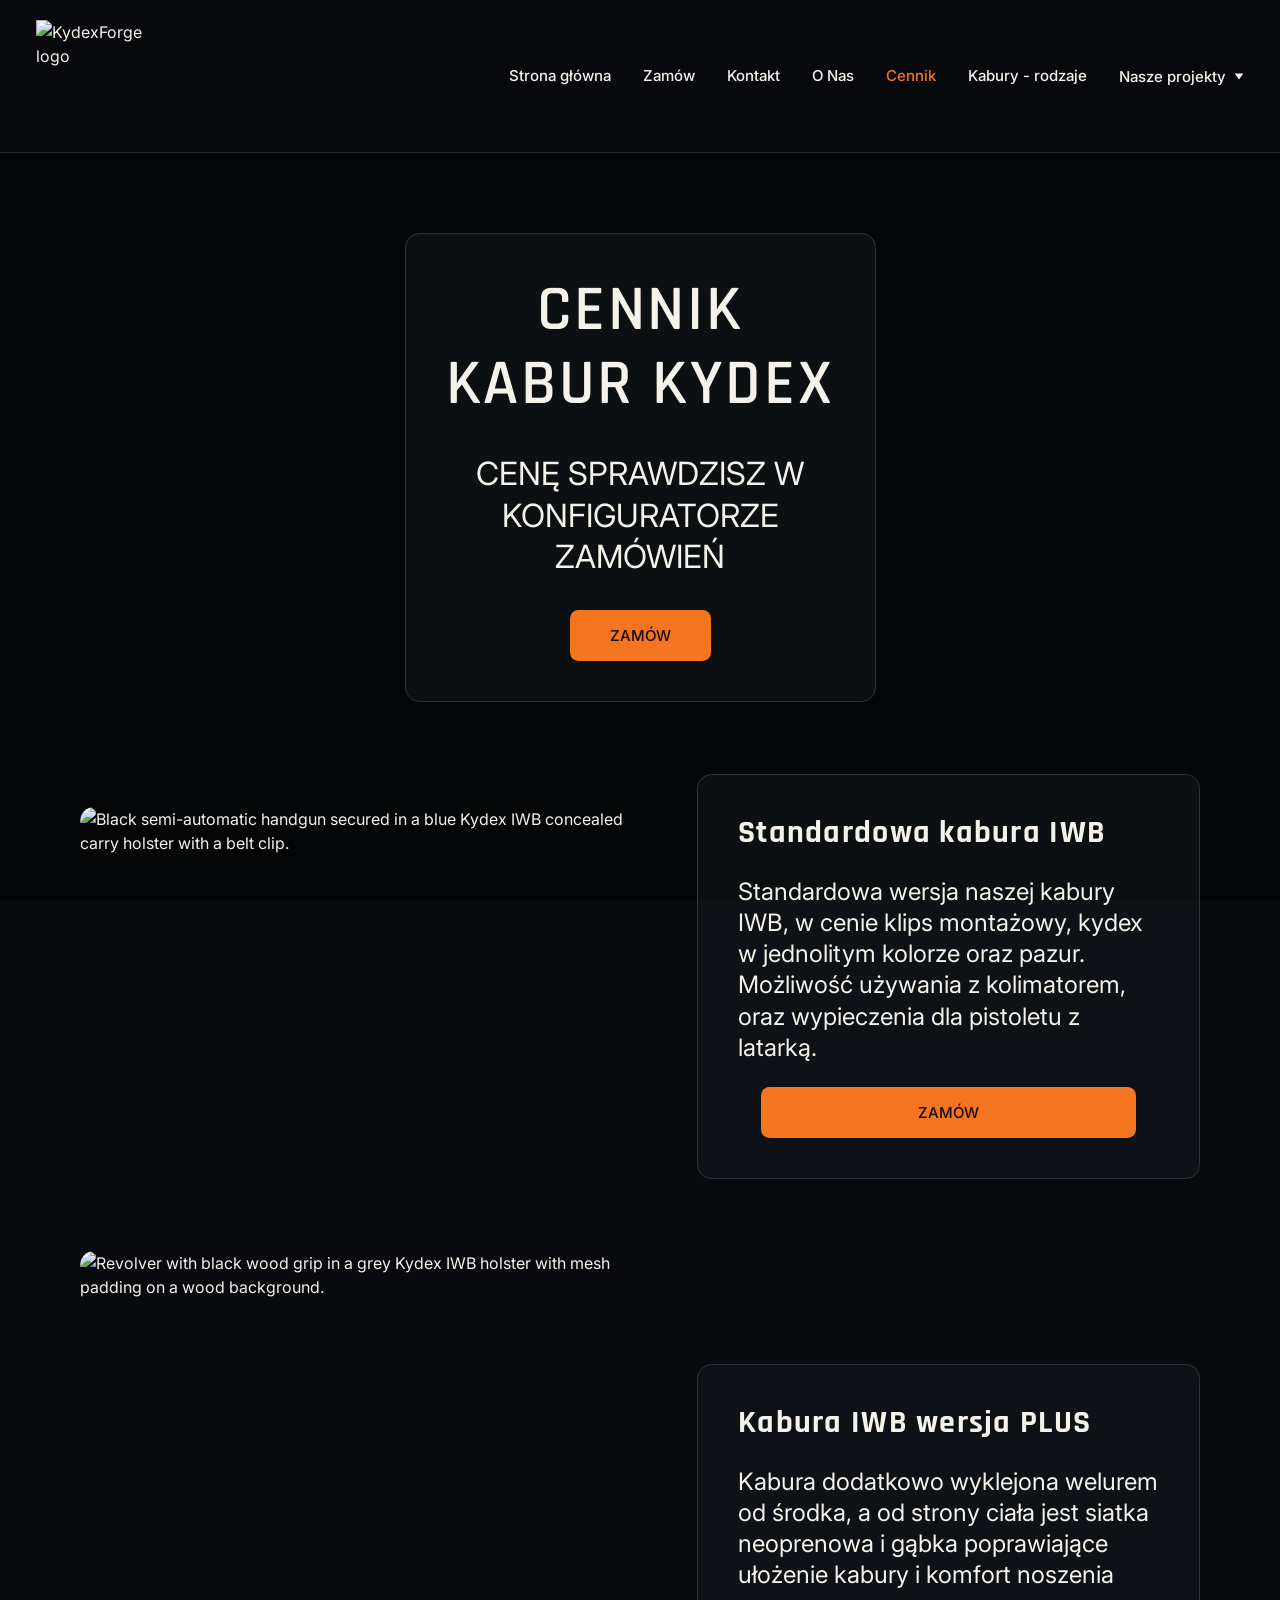
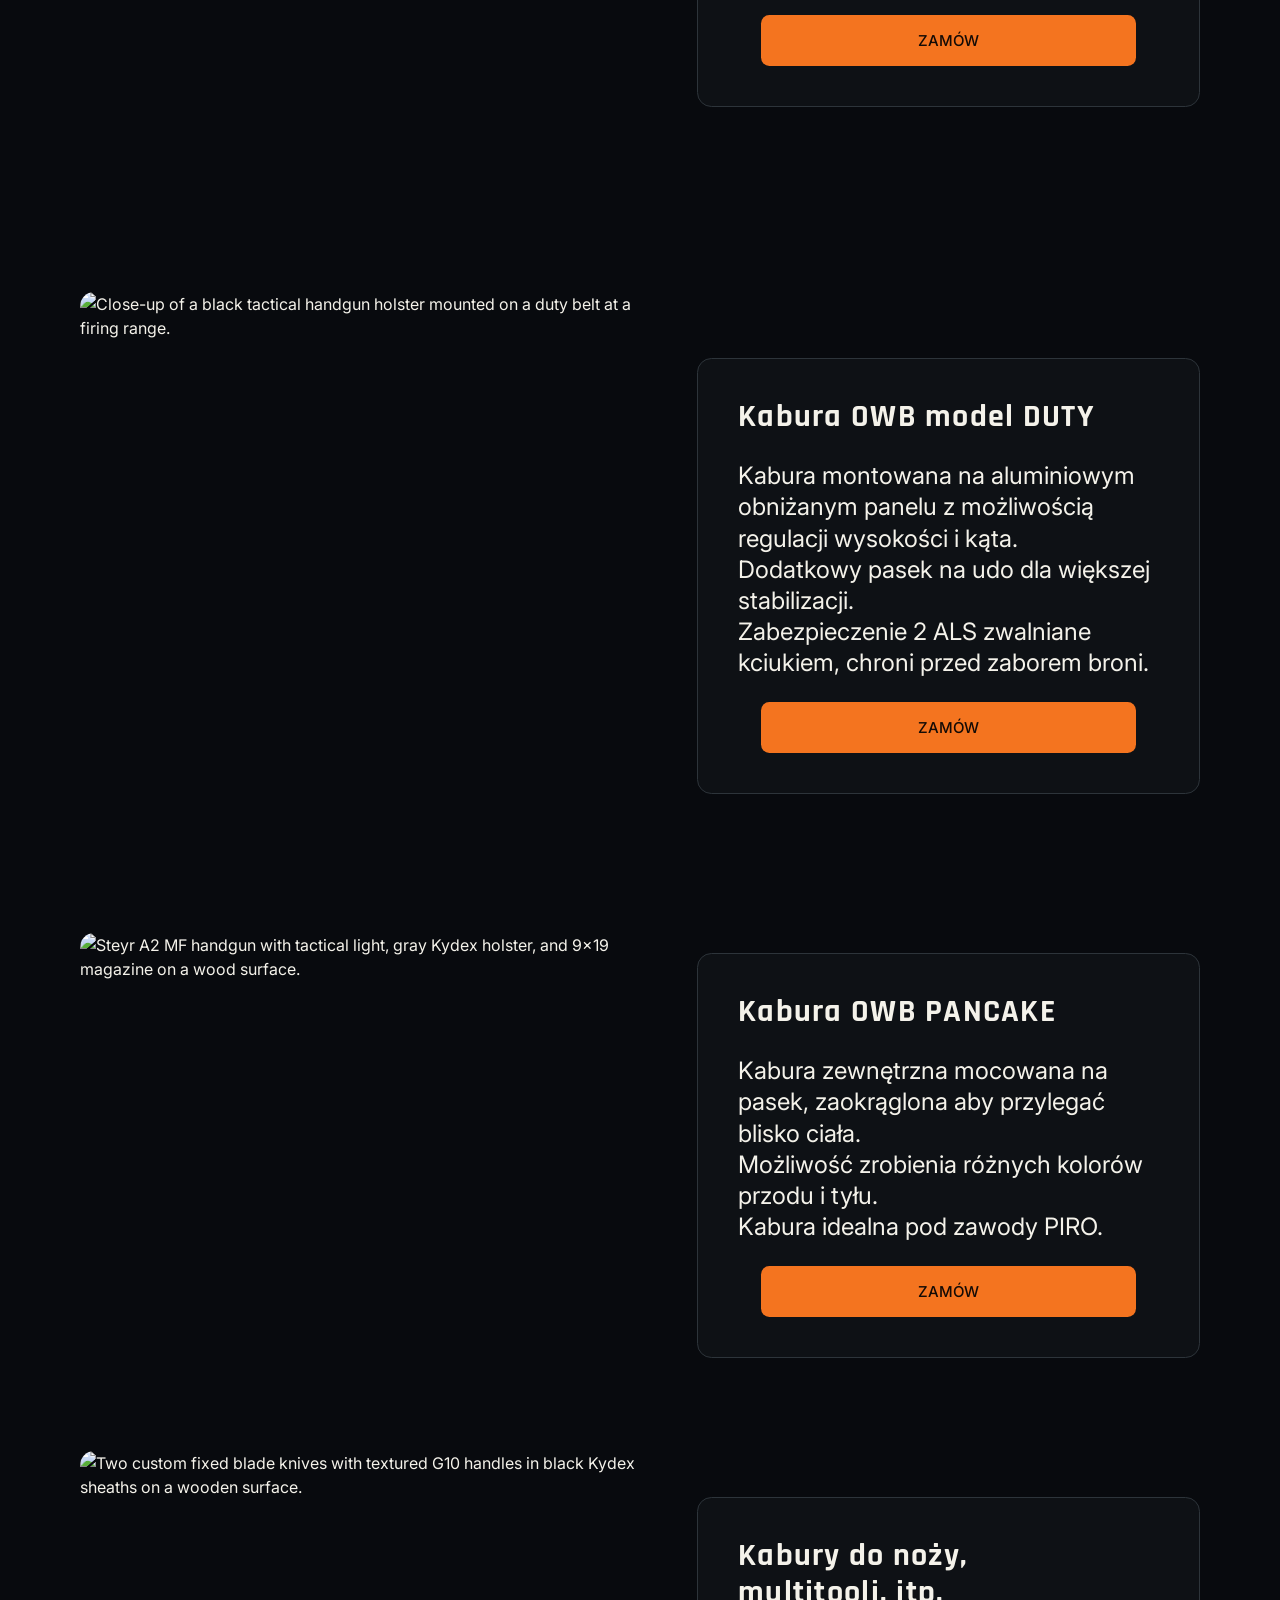
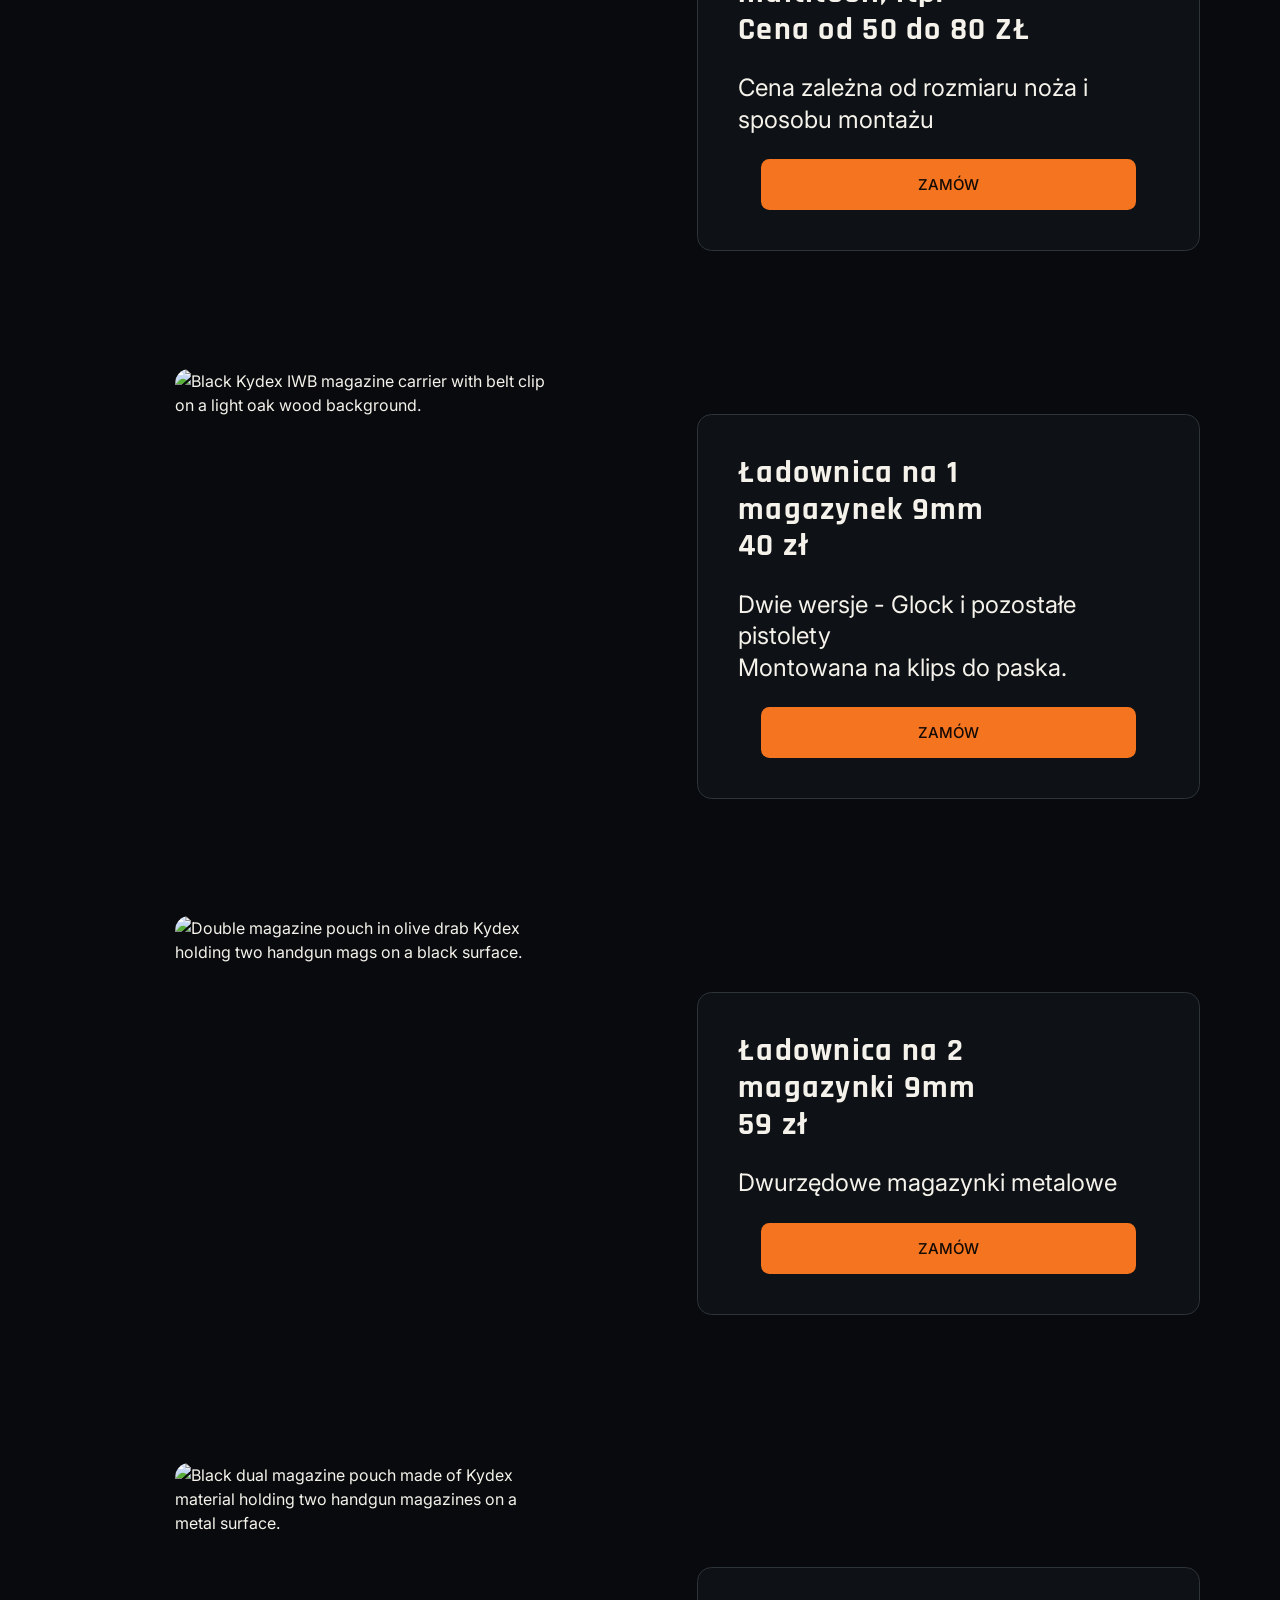
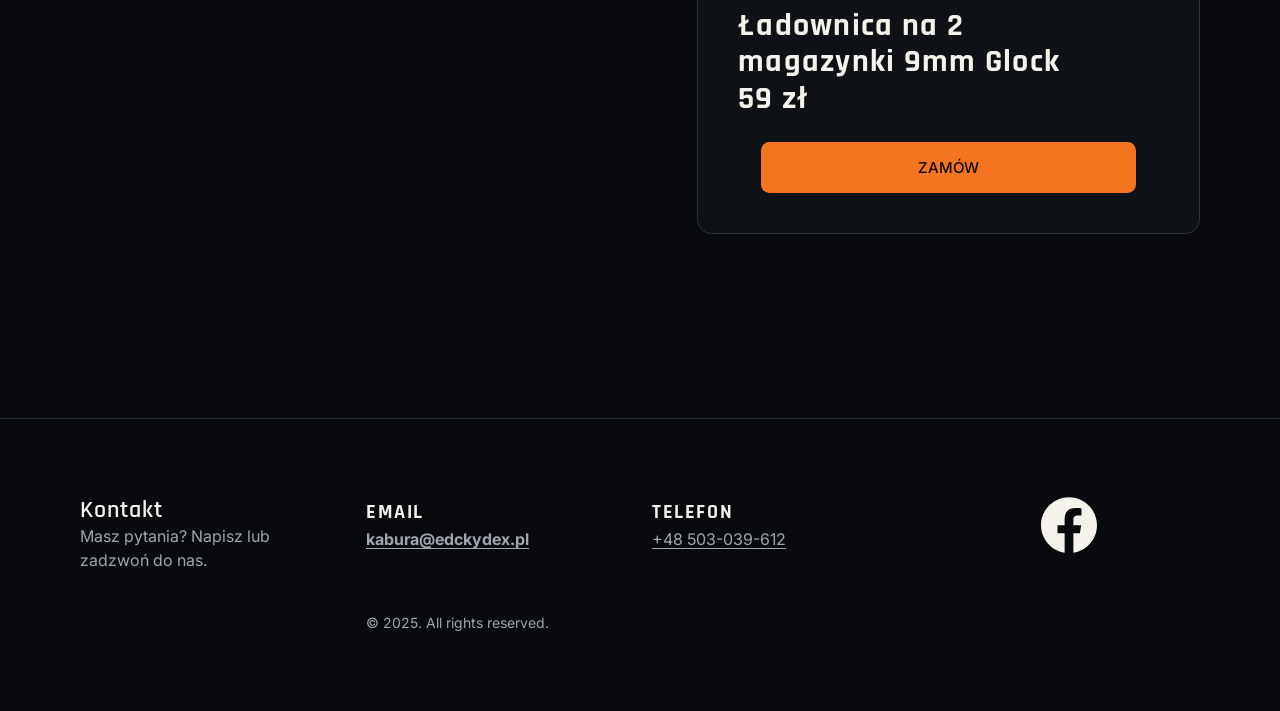
==== cennik-kabur/index.html @ a44f7149 "Add static EDCKYDEX site rewrite. Recreate the Hostinger pages as semantic HTML and CSS aligned with" ====
<!DOCTYPE html>
<html lang="pl">
<head>
	<meta charset="utf-8">
	<meta name="viewport" content="width=device-width, initial-scale=1.0">

	<title>cennik kabur Kydex | KydexForge</title>
	<meta name="description" content="Cennik kabur Kydex do broni palnej, noży i multitooli. Zrobimy kaburę do twojej broni z latarką, kolimatorem, wewnętrzne do skrytego noszenia, zewnętrzne na strzelnicę lub zawody strzeleckie">
	<meta name="keywords" content="cennik kabur">

	<link rel="canonical" href="https://www.edckydex.pl/cennik-kabur">
	<link rel="alternate" hreflang="x-default" href="https://www.edckydex.pl/cennik-kabur">

	<meta property="og:url" content="https://www.edckydex.pl/cennik-kabur">
	<meta property="og:type" content="website">
	<meta property="og:site_name" content="KydexForge">
	<meta property="og:title" content="cennik kabur Kydex | KydexForge">
	<meta property="og:description" content="Cennik kabur Kydex do broni palnej, noży i multitooli. Zrobimy kaburę do twojej broni z latarką, kolimatorem, wewnętrzne do skrytego noszenia, zewnętrzne na strzelnicę lub zawody strzeleckie">
	<meta property="og:image" content="">
	<meta property="og:image:alt" content="">
	<meta name="twitter:card" content="summary_large_image">
	<meta name="twitter:title" content="cennik kabur Kydex | KydexForge">
	<meta name="twitter:description" content="Cennik kabur Kydex do broni palnej, noży i multitooli. Zrobimy kaburę do twojej broni z latarką, kolimatorem, wewnętrzne do skrytego noszenia, zewnętrzne na strzelnicę lub zawody strzeleckie">
	<meta name="twitter:image" content="">
	<meta name="twitter:image:alt" content="">

	<link rel="icon" type="image/png" sizes="16x16" href="/favicon-16.png">
	<link rel="icon" type="image/png" sizes="32x32" href="/favicon-32.png">
	<link rel="icon" type="image/png" sizes="192x192" href="/favicon-192.png">
	<link rel="apple-touch-icon" href="/apple-touch-icon.png">

	<link rel="preconnect" href="https://assets.zyrosite.com">
	<link rel="preconnect" href="https://fonts.googleapis.com">
	<link rel="preconnect" href="https://fonts.gstatic.com" crossorigin>
	<link rel="stylesheet" href="https://fonts.googleapis.com/css2?family=Inter:wght@400;500;600;700&amp;family=Rajdhani:wght@600;700&amp;display=swap">

	<link rel="stylesheet" href="/styles.css">

	<script type="application/ld+json">{"@context":"https://schema.org/","name":"cennik kabur Kydex","url":"https://www.edckydex.pl/cennik-kabur","description":"Cennik kabur Kydex do broni palnej, noży i multitooli. Zrobimy kaburę do twojej broni z latarką, kolimatorem, wewnętrzne do skrytego noszenia, zewnętrzne na strzelnicę lub zawody strzeleckie","inLanguage":"pl","keywords":["cennik kabur"],"@type":"WebPage"}</script>
</head>
<body>
	<a class="skip-link" href="#main">Przejdź do treści</a>

	<header class="site-header">
		<div class="site-header__inner">
			<a class="site-header__logo" href="/">
				<img src="https://config.edckydex.pl/logo.png" alt="KydexForge logo" width="112" height="112">
			</a>

			<input class="nav-toggle" type="checkbox" id="nav-toggle">
			<label class="burger" for="nav-toggle" title="Menu" aria-label="Menu">
				<span class="burger__line"></span>
				<span class="burger__line"></span>
				<span class="burger__line"></span>
			</label>

			<nav class="nav" aria-label="Menu główne">
				<ul class="nav__list">
					<li class="nav__item"><a class="nav__link" href="/">Strona główna</a></li>
					<li class="nav__item"><a class="nav__link" href="/zamowienie-kabury">Zamów</a></li>
					<li class="nav__item"><a class="nav__link" href="/#contact">Kontakt</a></li>
					<li class="nav__item"><a class="nav__link" href="/#aboutus">O Nas</a></li>
					<li class="nav__item"><a class="nav__link" href="/cennik-kabur" aria-current="page">Cennik</a></li>
					<li class="nav__item"><a class="nav__link" href="/#services">Kabury - rodzaje</a></li>
					<li class="nav__item nav__item--has-children">
						<button class="nav__link nav__trigger" type="button" aria-haspopup="true">
							Nasze projekty
							<svg class="nav__arrow" width="10" height="7" viewBox="0 0 10 7" fill="none" aria-hidden="true" focusable="false"><path d="M5 6.5L0.669873 0.5L9.33013 0.500001L5 6.5Z" fill="currentColor"></path></svg>
						</button>
						<ul class="nav__dropdown" id="nav-projects">
							<li><a class="nav__link" href="/kabury-zewnetrzne#mpsradom">Kabura OWB MPS Radom</a></li>
							<li><a class="nav__link" href="/kabury-do-broni-palnej#p83iwb">Kabura IWB Plus do P-83</a></li>
							<li><a class="nav__link" href="/kabury-do-broni-palnej#iwbglockgl22">Kabura IWB Glock z latarką Fenix GL22</a></li>
							<li><a class="nav__link" href="/kabury-zewnetrzne#glockduty">Kabura Duty Glock 19/19X/45/17/49</a></li>
							<li><a class="nav__link" href="/kabury-zewnetrzne#pancakemc2c">Kabura Pancake Mossberg MC2C</a></li>
							<li><a class="nav__link" href="/kabury-zewnetrzne#uberticattleman">Kabura Pancake Uberti Cattleman lewa</a></li>
							<li><a class="nav__link" href="/kabury-zewnetrzne#canikttiowb">Kabura OWB Canik TTI Combat</a></li>
							<li><a class="nav__link" href="/kabury-do-broni-palnej#iwbechelon">Kabura IWB Echelon Compact</a></li>
							<li><a class="nav__link" href="/kabury-zewnetrzne#gpp1">Kabura Pancake Grand Power P1 MK23</a></li>
							<li><a class="nav__link" href="/kabury-zewnetrzne#keltecp17hybryda">Kabura IWB/OWB Keltec P17</a></li>
							<li><a class="nav__link" href="/kabury-zewnetrzne#pancakeglock45">Kabura Pancake Glock 19/45</a></li>
							<li><a class="nav__link" href="/kabury-zewnetrzne#steyrl9">Kabura Pancake Steyr L9A2</a></li>
							<li><a class="nav__link" href="/kabury-do-broni-palnej#mc2ciwb">Kabura IWB Mossberg MC2C</a></li>
							<li><a class="nav__link" href="/kabury-zewnetrzne#dutyshadow">Kabura Duty CZ Shadow Target 6&quot;</a></li>
							<li><a class="nav__link" href="/kabury-do-broni-palnej#glock19iwb">Kabura IWB Glock 19/CZ P10C</a></li>
							<li><a class="nav__link" href="/kabury-do-broni-palnej#wessonmodel36">Kabura IWB S&amp;W model 36</a></li>
							<li><a class="nav__link" href="/kabury-do-broni-palnej#pps-m2">Kabura IWB Walther PPS M2</a></li>
						</ul>
					</li>
				</ul>
			</nav>
		</div>
	</header>

	<main id="main">
		<section class="pricing">
			<div class="container">
				<div class="price-card pricing__intro">
					<h1>CENNIK KABUR KYDEX</h1>
					<p class="pricing__intro-lead">CENĘ SPRAWDZISZ W KONFIGURATORZE ZAMÓWIEŃ</p>
					<a class="btn" href="https://config.edckydex.pl/" target="_blank" rel="nofollow noopener">ZAMÓW</a>
				</div>

				<ul class="pricing__list">
					<li class="price-item">
						<img class="price-item__image"
							alt="Black semi-automatic handgun secured in a blue Kydex IWB concealed carry holster with a belt clip."
							src="https://assets.zyrosite.com/cdn-cgi/image/format=auto,w=768,h=457,fit=crop/MESQBRFYJM4INVUA/projekt-bez-nazwy-28-M3iKhoYBsCosUDWG.png"
							srcset="https://assets.zyrosite.com/cdn-cgi/image/format=auto,w=375,h=223,fit=crop/MESQBRFYJM4INVUA/projekt-bez-nazwy-28-M3iKhoYBsCosUDWG.png 375w,
								https://assets.zyrosite.com/cdn-cgi/image/format=auto,w=768,h=457,fit=crop/MESQBRFYJM4INVUA/projekt-bez-nazwy-28-M3iKhoYBsCosUDWG.png 768w,
								https://assets.zyrosite.com/cdn-cgi/image/format=auto,w=1440,h=856,fit=crop/MESQBRFYJM4INVUA/projekt-bez-nazwy-28-M3iKhoYBsCosUDWG.png 1440w"
							sizes="(min-width: 920px) 606px, 100vw" width="606" height="360" loading="lazy" decoding="async">
						<div class="price-card price-item__body">
							<h5><strong>Standardowa kabura IWB</strong></h5>
							<p>Standardowa wersja naszej kabury IWB, w cenie klips montażowy, kydex w jednolitym kolorze oraz pazur.<br>Możliwość używania z kolimatorem, oraz wypieczenia dla pistoletu z latarką.</p>
							<a class="btn" href="https://config.edckydex.pl/" target="_blank" rel="nofollow noopener">ZAMÓW</a>
						</div>
					</li>

					<li class="price-item">
						<img class="price-item__image"
							alt="Revolver with black wood grip in a grey Kydex IWB holster with mesh padding on a wood background."
							src="https://assets.zyrosite.com/cdn-cgi/image/format=auto,w=768,h=768,fit=crop/MESQBRFYJM4INVUA/projekt-bez-nazwy-14-fF7QR8WYdfNyTfF5.png"
							srcset="https://assets.zyrosite.com/cdn-cgi/image/format=auto,w=375,h=375,fit=crop/MESQBRFYJM4INVUA/projekt-bez-nazwy-14-fF7QR8WYdfNyTfF5.png 375w,
								https://assets.zyrosite.com/cdn-cgi/image/format=auto,w=768,h=768,fit=crop/MESQBRFYJM4INVUA/projekt-bez-nazwy-14-fF7QR8WYdfNyTfF5.png 768w,
								https://assets.zyrosite.com/cdn-cgi/image/format=auto,w=1440,h=1440,fit=crop/MESQBRFYJM4INVUA/projekt-bez-nazwy-14-fF7QR8WYdfNyTfF5.png 1440w"
							sizes="(min-width: 920px) 606px, 100vw" width="606" height="606" loading="lazy" decoding="async">
						<div class="price-card price-item__body">
							<h5><strong>Kabura IWB wersja PLUS</strong></h5>
							<p>Kabura dodatkowo wyklejona welurem od środka, a od strony ciała jest siatka neoprenowa i gąbka poprawiające ułożenie kabury i komfort noszenia</p>
							<a class="btn" href="https://config.edckydex.pl/" target="_blank" rel="nofollow noopener">ZAMÓW</a>
						</div>
					</li>

					<li class="price-item">
						<img class="price-item__image"
							alt="Close-up of a black tactical handgun holster mounted on a duty belt at a firing range."
							src="https://assets.zyrosite.com/cdn-cgi/image/format=auto,w=768,h=768,fit=crop/MESQBRFYJM4INVUA/projekt-bez-nazwy-25-wo7CBad02szwQ0hn.png"
							srcset="https://assets.zyrosite.com/cdn-cgi/image/format=auto,w=375,h=375,fit=crop/MESQBRFYJM4INVUA/projekt-bez-nazwy-25-wo7CBad02szwQ0hn.png 375w,
								https://assets.zyrosite.com/cdn-cgi/image/format=auto,w=768,h=768,fit=crop/MESQBRFYJM4INVUA/projekt-bez-nazwy-25-wo7CBad02szwQ0hn.png 768w,
								https://assets.zyrosite.com/cdn-cgi/image/format=auto,w=1440,h=1440,fit=crop/MESQBRFYJM4INVUA/projekt-bez-nazwy-25-wo7CBad02szwQ0hn.png 1440w"
							sizes="(min-width: 920px) 606px, 100vw" width="606" height="606" loading="lazy" decoding="async">
						<div class="price-card price-item__body">
							<h5><strong>Kabura OWB model DUTY</strong></h5>
							<p>Kabura montowana na aluminiowym obniżanym panelu z możliwością regulacji wysokości i kąta.<br>Dodatkowy pasek na udo dla większej stabilizacji.<br>Zabezpieczenie 2 ALS zwalniane kciukiem, chroni przed zaborem broni.</p>
							<a class="btn" href="https://config.edckydex.pl/" target="_blank" rel="nofollow noopener">ZAMÓW</a>
						</div>
					</li>

					<li class="price-item">
						<img class="price-item__image"
							alt="Steyr A2 MF handgun with tactical light, gray Kydex holster, and 9x19 magazine on a wood surface."
							src="https://assets.zyrosite.com/cdn-cgi/image/format=auto,w=768,h=602,fit=crop/MESQBRFYJM4INVUA/projekt-bez-nazwy-29-bgIg5vmKL8iX3Tcv.png"
							srcset="https://assets.zyrosite.com/cdn-cgi/image/format=auto,w=375,h=294,fit=crop/MESQBRFYJM4INVUA/projekt-bez-nazwy-29-bgIg5vmKL8iX3Tcv.png 375w,
								https://assets.zyrosite.com/cdn-cgi/image/format=auto,w=768,h=602,fit=crop/MESQBRFYJM4INVUA/projekt-bez-nazwy-29-bgIg5vmKL8iX3Tcv.png 768w,
								https://assets.zyrosite.com/cdn-cgi/image/format=auto,w=1440,h=1129,fit=crop/MESQBRFYJM4INVUA/projekt-bez-nazwy-29-bgIg5vmKL8iX3Tcv.png 1440w"
							sizes="(min-width: 920px) 606px, 100vw" width="606" height="475" loading="lazy" decoding="async">
						<div class="price-card price-item__body">
							<h5><strong>Kabura OWB PANCAKE</strong></h5>
							<p>Kabura zewnętrzna mocowana na pasek, zaokrąglona aby przylegać blisko ciała.<br>Możliwość zrobienia różnych kolorów przodu i tyłu.<br>Kabura idealna pod zawody PIRO.</p>
							<a class="btn" href="https://config.edckydex.pl/" target="_blank" rel="nofollow noopener">ZAMÓW</a>
						</div>
					</li>

					<li class="price-item">
						<img class="price-item__image"
							alt="Two custom fixed blade knives with textured G10 handles in black Kydex sheaths on a wooden surface."
							src="https://assets.zyrosite.com/cdn-cgi/image/format=auto,w=768,h=602,fit=crop/MESQBRFYJM4INVUA/projekt-bez-nazwy-31-Y7TS2TgowQIx1f1m.png"
							srcset="https://assets.zyrosite.com/cdn-cgi/image/format=auto,w=375,h=294,fit=crop/MESQBRFYJM4INVUA/projekt-bez-nazwy-31-Y7TS2TgowQIx1f1m.png 375w,
								https://assets.zyrosite.com/cdn-cgi/image/format=auto,w=768,h=602,fit=crop/MESQBRFYJM4INVUA/projekt-bez-nazwy-31-Y7TS2TgowQIx1f1m.png 768w,
								https://assets.zyrosite.com/cdn-cgi/image/format=auto,w=1440,h=1129,fit=crop/MESQBRFYJM4INVUA/projekt-bez-nazwy-31-Y7TS2TgowQIx1f1m.png 1440w"
							sizes="(min-width: 920px) 606px, 100vw" width="606" height="475" loading="lazy" decoding="async">
						<div class="price-card price-item__body">
							<h5><strong>Kabury do noży, multitooli, itp.</strong><br><strong>Cena od 50 do 80 ZŁ</strong></h5>
							<p>Cena zależna od rozmiaru noża i sposobu montażu</p>
							<a class="btn" href="https://config.edckydex.pl/" target="_blank" rel="nofollow noopener">ZAMÓW</a>
						</div>
					</li>

					<li class="price-item">
						<img class="price-item__image price-item__image--narrow"
							alt="Black Kydex IWB magazine carrier with belt clip on a light oak wood background."
							src="https://assets.zyrosite.com/cdn-cgi/image/format=auto,w=768,h=960,fit=crop/MESQBRFYJM4INVUA/projekt-bez-nazwy-32-Px9OcjrOO882UKbQ.png"
							srcset="https://assets.zyrosite.com/cdn-cgi/image/format=auto,w=375,h=469,fit=crop/MESQBRFYJM4INVUA/projekt-bez-nazwy-32-Px9OcjrOO882UKbQ.png 375w,
								https://assets.zyrosite.com/cdn-cgi/image/format=auto,w=768,h=960,fit=crop/MESQBRFYJM4INVUA/projekt-bez-nazwy-32-Px9OcjrOO882UKbQ.png 768w,
								https://assets.zyrosite.com/cdn-cgi/image/format=auto,w=1024,h=1280,fit=crop/MESQBRFYJM4INVUA/projekt-bez-nazwy-32-Px9OcjrOO882UKbQ.png 1024w"
							sizes="(min-width: 920px) 380px, 100vw" width="380" height="475" loading="lazy" decoding="async">
						<div class="price-card price-item__body">
							<h5><strong>Ładownica na 1 magazynek 9mm</strong><br><strong>40 zł</strong></h5>
							<p>Dwie wersje - Glock i pozostałe pistolety<br>Montowana na klips do paska.</p>
							<a class="btn" href="https://config.edckydex.pl/" target="_blank" rel="nofollow noopener">ZAMÓW</a>
						</div>
					</li>

					<li class="price-item">
						<img class="price-item__image price-item__image--narrow"
							alt="Double magazine pouch in olive drab Kydex holding two handgun mags on a black surface."
							src="https://assets.zyrosite.com/cdn-cgi/image/format=auto,w=768,h=960,fit=crop/MESQBRFYJM4INVUA/projekt-bez-nazwy-39-A2X85jYMeCJWvLR9.png"
							srcset="https://assets.zyrosite.com/cdn-cgi/image/format=auto,w=375,h=469,fit=crop/MESQBRFYJM4INVUA/projekt-bez-nazwy-39-A2X85jYMeCJWvLR9.png 375w,
								https://assets.zyrosite.com/cdn-cgi/image/format=auto,w=768,h=960,fit=crop/MESQBRFYJM4INVUA/projekt-bez-nazwy-39-A2X85jYMeCJWvLR9.png 768w,
								https://assets.zyrosite.com/cdn-cgi/image/format=auto,w=1024,h=1280,fit=crop/MESQBRFYJM4INVUA/projekt-bez-nazwy-39-A2X85jYMeCJWvLR9.png 1024w"
							sizes="(min-width: 920px) 380px, 100vw" width="380" height="475" loading="lazy" decoding="async">
						<div class="price-card price-item__body">
							<h5><strong>Ładownica na 2 magazynki 9mm</strong><br><strong>59 zł</strong></h5>
							<p>Dwurzędowe magazynki metalowe</p>
							<a class="btn" href="https://config.edckydex.pl/" target="_blank" rel="nofollow noopener">ZAMÓW</a>
						</div>
					</li>

					<li class="price-item">
						<img class="price-item__image price-item__image--narrow"
							alt="Black dual magazine pouch made of Kydex material holding two handgun magazines on a metal surface."
							src="https://assets.zyrosite.com/cdn-cgi/image/format=auto,w=768,h=960,fit=crop/MESQBRFYJM4INVUA/projekt-bez-nazwy-40-o1eljW5twgEg2bn4.png"
							srcset="https://assets.zyrosite.com/cdn-cgi/image/format=auto,w=375,h=469,fit=crop/MESQBRFYJM4INVUA/projekt-bez-nazwy-40-o1eljW5twgEg2bn4.png 375w,
								https://assets.zyrosite.com/cdn-cgi/image/format=auto,w=768,h=960,fit=crop/MESQBRFYJM4INVUA/projekt-bez-nazwy-40-o1eljW5twgEg2bn4.png 768w,
								https://assets.zyrosite.com/cdn-cgi/image/format=auto,w=1024,h=1280,fit=crop/MESQBRFYJM4INVUA/projekt-bez-nazwy-40-o1eljW5twgEg2bn4.png 1024w"
							sizes="(min-width: 920px) 380px, 100vw" width="380" height="475" loading="lazy" decoding="async">
						<div class="price-card price-item__body">
							<h5><strong>Ładownica na 2 magazynki 9mm Glock</strong><br><strong>59 zł</strong></h5>
							<a class="btn" href="https://config.edckydex.pl/" target="_blank" rel="nofollow noopener">ZAMÓW</a>
						</div>
					</li>
				</ul>
			</div>
		</section>
	</main>

	<footer class="site-footer">
		<div class="container site-footer__inner">
			<div class="site-footer__col">
				<h5>Kontakt</h5>
				<p>Masz pytania? Napisz lub zadzwoń do nas.</p>
			</div>

			<div class="site-footer__col">
				<p class="site-footer__label"><strong>Email</strong></p>
				<p><strong><a href="mailto:kabura@edckydex.pl">kabura@edckydex.pl</a></strong></p>
			</div>

			<div class="site-footer__col">
				<p class="site-footer__label"><strong>Telefon</strong></p>
				<p><a href="tel:+48503039612">+48 503-039-612</a></p>
			</div>

			<ul class="social">
				<li>
					<a class="social__link" href="https://www.facebook.com/profile.php?id=61578363743327" target="_blank" rel="noopener" title="Go to Facebook page">
						<svg width="24" height="24" viewBox="0 0 24 24" fill="none" aria-hidden="true" focusable="false"><path d="M24 12.0726C24 5.44354 18.629 0.0725708 12 0.0725708C5.37097 0.0725708 0 5.44354 0 12.0726C0 18.0619 4.38823 23.0264 10.125 23.9274V15.5414H7.07661V12.0726H10.125V9.4287C10.125 6.42144 11.9153 4.76031 14.6574 4.76031C15.9706 4.76031 17.3439 4.99451 17.3439 4.99451V7.94612H15.8303C14.34 7.94612 13.875 8.87128 13.875 9.82015V12.0726H17.2031L16.6708 15.5414H13.875V23.9274C19.6118 23.0264 24 18.0619 24 12.0726Z" fill="currentColor"></path></svg>
						<span class="visually-hidden">Facebook</span>
					</a>
				</li>
			</ul>

			<p class="site-footer__copyright">© 2025. All rights reserved.</p>
		</div>
	</footer>
</body>
</html>
---- styles.css ----
/* ==========================================================================
   EDCKYDEX - tokeny
   ========================================================================== */

:root {
	--color-bg: oklch(14.5% 0.008 260);
	--color-fg: oklch(96% 0.01 90);
	--color-card: oklch(18.5% 0.01 260);
	--color-card-fg: oklch(96% 0.01 90);
	--color-primary: oklch(70% 0.18 48);
	--color-primary-fg: oklch(16% 0.02 48);
	--color-secondary: oklch(26% 0.012 260);
	--color-secondary-fg: oklch(92% 0.01 90);
	--color-muted: oklch(24% 0.01 260);
	--color-muted-fg: oklch(72% 0.015 250);
	--color-border: oklch(32% 0.015 250);
	--color-input: oklch(28% 0.012 250);
	--color-steel: oklch(68% 0.02 240);

	--color-orange: var(--color-primary);
	--color-black: var(--color-bg);
	--color-dark: var(--color-secondary);
	--color-dark-hover: oklch(32% 0.018 48);
	--color-ink: var(--color-fg);
	--color-body: var(--color-bg);
	--color-white: var(--color-fg);
	--color-input-border: var(--color-border);

	--font: Inter, ui-sans-serif, system-ui, sans-serif;
	--font-display: Rajdhani, Inter, ui-sans-serif, sans-serif;

	--container: 72rem;
	--gutter: 1rem;

	--radius: 0.65rem;
	--radius-md: calc(var(--radius) - 2px);
	--radius-xl: calc(var(--radius) + 4px);
	--radius-card: var(--radius-xl);
	--radius-image: var(--radius-xl);
	--radius-pill: var(--radius-md);
	--card-border: 1px solid var(--color-border);

	--header-height: 8rem;
}

@media (min-width: 57.5em) {
	:root {
		--header-height: 9.5rem;
	}
}

/* ==========================================================================
   Reset i podstawy
   ========================================================================== */

*,
*::before,
*::after {
	box-sizing: border-box;
}

html {
	color-scheme: dark;
	scroll-behavior: smooth;
	scroll-padding-top: var(--header-height);
}

body {
	margin: 0;
	font-family: var(--font);
	font-size: 1rem;
	font-weight: 400;
	line-height: 1.5;
	color: var(--color-fg);
	background: var(--color-bg);
	-webkit-text-size-adjust: 100%;
}

h1,
h2,
h3,
h4,
h5,
h6,
p,
figure,
ul {
	margin: 0;
}

ul {
	padding: 0;
	list-style: none;
}

img,
svg {
	display: block;
	max-width: 100%;
}

img {
	height: auto;
}

a {
	color: inherit;
	text-decoration: none;
}

a:hover,
a:focus-visible {
	text-decoration: underline;
}

:focus-visible {
	outline: 3px solid var(--color-orange);
	outline-offset: 2px;
}

h1,
h2,
h3,
h4,
h5,
h6 {
	font-family: var(--font-display);
	font-weight: 600;
	line-height: 1.15;
	letter-spacing: 0.04em;
	text-wrap: balance;
}

h1 {
	font-size: 2.5rem;
}

h2 {
	font-size: 2.25rem;
}

h3 {
	font-size: 2rem;
}

h5 {
	font-size: 1.25rem;
}

h6 {
	font-size: 1.125rem;
}

@media (min-width: 57.5em) {
	h1 {
		font-size: 4rem;
	}

	h2 {
		font-size: 3.5rem;
	}

	h3 {
		font-size: 3rem;
	}

	h5 {
		font-size: 1.625rem;
	}
}

.container {
	width: 100%;
	max-width: var(--container);
	margin-inline: auto;
	padding-inline: var(--gutter);
}

.visually-hidden {
	position: absolute;
	width: 1px;
	height: 1px;
	overflow: hidden;
	clip-path: inset(50%);
	white-space: nowrap;
}

.skip-link {
	position: absolute;
	top: 0;
	left: 50%;
	z-index: 100;
	padding: 0.75rem 1.5rem;
	color: var(--color-primary-fg);
	background: var(--color-primary);
	border-radius: 0 0 var(--radius-md) var(--radius-md);
	transform: translate(-50%, -110%);
}

.skip-link:focus-visible {
	transform: translate(-50%, 0);
}

/* ==========================================================================
   Przyciski
   ========================================================================== */

.btn {
	display: inline-flex;
	align-items: center;
	justify-content: center;
	padding: 0.75rem 1.5rem;
	font-family: inherit;
	font-size: 0.9375rem;
	font-weight: 500;
	line-height: normal;
	color: var(--color-primary-fg);
	text-align: center;
	background: var(--color-primary);
	border: 0;
	border-radius: var(--radius-md);
	cursor: pointer;
	transition: filter 0.2s ease, background-color 0.2s ease;
}

.btn:hover,
.btn:focus-visible {
	filter: brightness(1.08);
	text-decoration: none;
}

.btn--accent {
	background: var(--color-primary);
	color: var(--color-primary-fg);
}

@media (min-width: 57.5em) {
	.btn {
		padding: 1rem 2.5rem;
	}
}

/* ==========================================================================
   Nagłówek i nawigacja
   ========================================================================== */

.site-header {
	position: sticky;
	top: 0;
	z-index: 20;
	background: color-mix(in oklch, var(--color-bg) 88%, transparent);
	border-bottom: 1px solid color-mix(in oklch, var(--color-border) 80%, transparent);
	backdrop-filter: blur(16px);
}

.site-header__inner {
	display: flex;
	flex-wrap: wrap;
	align-items: center;
	justify-content: space-between;
	gap: 1rem;
	width: 100%;
	max-width: 1240px;
	margin-inline: auto;
	padding: 1.25rem var(--gutter);
}

.site-header__logo img {
	width: 5.5rem;
	height: auto;
}

.nav-toggle {
	position: absolute;
	width: 1px;
	height: 1px;
	opacity: 0;
}

.burger {
	display: flex;
	flex-direction: column;
	justify-content: space-between;
	width: 1.75rem;
	height: 1.25rem;
	cursor: pointer;
}

.burger__line {
	height: 2px;
	background: var(--color-ink);
}

.nav-toggle:focus-visible + .burger {
	outline: 3px solid var(--color-orange);
	outline-offset: 6px;
}

.nav {
	display: none;
	flex-basis: 100%;
	max-height: 70vh;
	overflow-y: auto;
	overscroll-behavior: contain;
}

.nav-toggle:checked ~ .nav {
	display: block;
}

.nav__list {
	display: flex;
	flex-direction: column;
	align-items: flex-end;
	gap: 1.25rem;
	padding-block: 1.25rem;
}

.nav__link {
	display: block;
	font-size: 0.9375rem;
	font-weight: 500;
	color: var(--color-fg);
}

.nav__link[aria-current="page"] {
	color: var(--color-primary);
}

.nav__trigger {
	display: inline-flex;
	align-items: center;
	gap: 0.5rem;
	padding: 0;
	font-family: inherit;
	background: none;
	border: 0;
	cursor: pointer;
}

.nav__dropdown {
	display: none;
	padding-block: 0.75rem;
}

.nav__dropdown li + li {
	margin-top: 0.75rem;
}

.nav__item--has-children:hover .nav__dropdown,
.nav__item--has-children:focus-within .nav__dropdown {
	display: block;
}

.nav__item--has-children:focus-within .nav__arrow {
	transform: rotate(180deg);
}

@media (min-width: 57.5em) {
	.site-header__inner {
		flex-wrap: nowrap;
		padding-block: 1.25rem;
	}

	.site-header__logo img {
		width: 7rem;
	}

	.nav-toggle,
	.burger {
		display: none;
	}

	.nav {
		display: block;
		flex-basis: auto;
		max-height: none;
		overflow: visible;
	}

	.nav__list {
		flex-direction: row;
		align-items: center;
		gap: 2rem;
		padding-block: 0;
	}

	.nav__item--has-children {
		position: relative;
	}

	.nav__dropdown {
		position: absolute;
		top: 100%;
		right: 0;
		min-width: 18rem;
		padding: 1rem 1.25rem;
		background: var(--color-card);
		border: 1px solid var(--color-border);
		border-radius: var(--radius-xl);
		box-shadow: 0 0.75rem 2rem rgb(0 0 0 / 40%);
	}
}

/* ==========================================================================
   Hero
   ========================================================================== */

.hero {
	position: relative;
	display: flex;
	align-items: center;
	min-height: 22rem;
	padding-block: 3.5rem;
	isolation: isolate;
	color: var(--color-white);
}

.hero__bg {
	position: absolute;
	inset: 0;
	z-index: -2;
	width: 100%;
	height: 100%;
	object-fit: cover;
}

.hero::after {
	content: "";
	position: absolute;
	inset: 0;
	z-index: -1;
	background: rgb(0 0 0 / 66%);
}

.hero__content {
	display: flex;
	flex-direction: column;
	align-items: center;
	gap: 1rem;
	text-align: center;
}

.hero__lead {
	max-width: 32rem;
}

.hero__button {
	align-self: stretch;
}

@media (min-width: 57.5em) {
	.hero {
		min-height: 37.4375rem;
		padding-block: 6rem;
	}

	.hero__content {
		align-items: flex-start;
		gap: 2rem;
		text-align: left;
	}

	.hero h1 {
		max-width: 57.1875rem;
	}

	.hero__button {
		align-self: auto;
		min-width: 12.125rem;
	}
}

/* Podstrona „Zamów" - ten sam hero, inne tło i mocniejsze przyciemnienie */

.hero--order {
	min-height: 18.6875rem;
	background: url("https://assets.zyrosite.com/cdn-cgi/image/format=auto,w=1920,fit=crop/MESQBRFYJM4INVUA/projekt-bez-nazwy-17-E8X0ubIznYwMdTdD.png") center / cover no-repeat;
}

.hero--order::after {
	background: rgb(0 0 0 / 54%);
}

.order__button {
	width: 100%;
	max-width: 16.4375rem;
	min-height: 3.125rem;
}

@media (min-width: 57.5em) {
	.hero--order {
		min-height: 51.6875rem;
		background-attachment: fixed;
	}

	.hero--order h1 {
		max-width: 59.25rem;
	}

	.order__button {
		max-width: 53.5625rem;
		min-height: 4.6875rem;
	}
}

/* ==========================================================================
   Karty (czarny panel z pomarańczową obwódką)
   ========================================================================== */

.card {
	background: color-mix(in oklch, var(--color-card) 80%, transparent);
	border: var(--card-border);
	border-radius: var(--radius-card);
	color: var(--color-card-fg);
}

.card--banner {
	padding: 1.5rem;
	text-align: center;
}

.card--invert {
	color: var(--color-card-fg);
	background: color-mix(in oklch, var(--color-card) 80%, transparent);
	border-color: var(--color-border);
}

.card--invert h1,
.card--invert h2,
.card--invert h3 {
	color: var(--color-primary);
}

.card--flat,
.card--slab {
	border-width: 1px;
	border-radius: var(--radius-xl);
}

.card--cta {
	display: flex;
	flex-direction: column;
	align-items: center;
	gap: 1.5rem;
	padding: 2rem 1.5rem;
	text-align: center;
}

/* ==========================================================================
   O nas
   ========================================================================== */

.about {
	padding-block: 3rem;
}

.about .container {
	display: flex;
	flex-direction: column;
	align-items: center;
	gap: 2.5rem;
}

.about__title {
	text-align: center;
}

.about__text {
	display: flex;
	flex-direction: column;
	gap: 1.5rem;
	max-width: 58.25rem;
}

.about__cta {
	width: 100%;
	max-width: 29.625rem;
}

.about__cta-title {
	font-size: 2rem;
}

.about__image {
	width: 100%;
	max-width: 53.375rem;
	border-radius: var(--radius-image);
}

@media (min-width: 57.5em) {
	.about {
		padding-block: 7.5rem;
	}

	.about .container {
		gap: 3.5rem;
	}

	.about__text {
		font-size: 1.125rem;
		line-height: 1.6;
	}

	.about__cta-title {
		font-size: 2.875rem;
	}
}

/* ==========================================================================
   Usługi
   ========================================================================== */

.services {
	position: relative;
	padding-block: 3rem;
	isolation: isolate;
	background: var(--color-bg) url("https://assets.zyrosite.com/cdn-cgi/image/format=auto,w=1920,fit=crop/MESQBRFYJM4INVUA/projekt-bez-nazwy-17-E8X0ubIznYwMdTdD.png") center / cover no-repeat;
}

.services::before {
	content: "";
	position: absolute;
	inset: 0;
	z-index: -1;
	background: rgb(0 0 0 / 62%);
}

.services .container {
	display: flex;
	flex-direction: column;
	gap: 2.5rem;
}

.services__intro h3 {
	font-size: 2.5rem;
}

.services__grid {
	display: grid;
	gap: 2rem;
}

.service {
	display: flex;
	flex-direction: column;
	align-items: center;
	gap: 1rem;
	text-align: center;
}

.service__image-link {
	width: 100%;
}

.service__image {
	width: 100%;
	aspect-ratio: 400 / 280;
	object-fit: cover;
	border-radius: var(--radius-image);
}

.service__title,
.service__text {
	width: 100%;
	padding: 0.75rem 1rem;
	color: var(--color-fg);
	background: color-mix(in oklch, var(--color-card) 80%, transparent);
	border: 1px solid var(--color-border);
	text-align: left;
}

.service__title {
	border-radius: var(--radius-md) var(--radius-md) 0 0;
	border-bottom: 0;
}

.service__text {
	color: var(--color-muted-fg);
	border-radius: 0 0 var(--radius-md) var(--radius-md);
	border-top: 0;
}

.service__button {
	margin-top: auto;
}

@media (min-width: 40em) {
	.services__grid {
		grid-template-columns: repeat(2, 1fr);
		gap: 2.5rem 1.5rem;
	}
}

@media (min-width: 57.5em) {
	.services {
		padding-block: 5rem;
		background-attachment: fixed;
	}

	.services .container {
		gap: 3.5rem;
	}

	.services__intro {
		padding: 2rem;
	}

	.services__intro h3 {
		font-size: 3rem;
	}

	.services__grid {
		grid-template-columns: repeat(4, 1fr);
	}
}

/* ==========================================================================
   Cennik
   ========================================================================== */

.pricing {
	padding-block: 3rem;
	background:
		linear-gradient(rgb(0 0 0 / 55%), rgb(0 0 0 / 55%)),
		url("https://assets.zyrosite.com/cdn-cgi/image/format=auto,w=1920,fit=crop/MESQBRFYJM4INVUA/3-Yb8fHhlaFEmSm1cT.jpg") center / cover no-repeat,
		var(--color-bg);
}

.pricing .container {
	display: flex;
	flex-direction: column;
	gap: 2.5rem;
}

.price-card {
	display: flex;
	flex-direction: column;
	gap: 1rem;
	padding: 1.5rem;
	color: var(--color-card-fg);
	background: color-mix(in oklch, var(--color-card) 80%, transparent);
	border: 1px solid var(--color-border);
	border-radius: var(--radius-xl);
}

.pricing__intro {
	align-items: center;
	text-align: center;
}

.pricing__intro-lead {
	font-size: 1.25rem;
	line-height: 1.3;
}

.pricing__list {
	display: flex;
	flex-direction: column;
	gap: 2.5rem;
}

.price-item {
	display: grid;
	gap: 1.5rem;
	justify-items: center;
}

.price-item__image {
	width: 100%;
	max-width: 37.875rem;
	border-radius: var(--radius-image);
}

.price-item__image--narrow {
	max-width: 23.75rem;
}

.price-item__body h5 {
	font-size: 1.5rem;
}

.price-item__body .btn {
	align-self: center;
	width: 100%;
	max-width: 23.4375rem;
}

@media (min-width: 57.5em) {
	.pricing {
		padding-block: 5rem;
		background-attachment: fixed;
	}

	.pricing .container {
		gap: 4.5rem;
	}

	.pricing__intro {
		gap: 2rem;
		max-width: 29.4375rem;
		margin-inline: auto;
		padding: 2.5rem;
	}

	.pricing__intro-lead {
		font-size: 2rem;
	}

	.pricing__list {
		gap: 4.5rem;
	}

	.price-item {
		grid-template-columns: minmax(0, 37.875rem) minmax(0, 31.4375rem);
		gap: 3rem;
		align-items: center;
	}

	.price-item__body {
		gap: 1.5rem;
		padding: 2.5rem;
	}

	.price-item__body h5 {
		font-size: 2rem;
	}

	.price-item__body p {
		font-size: 1.5rem;
		line-height: 1.3;
	}
}

/* ==========================================================================
   Podstrony z projektami kabur
   ========================================================================== */

.intro {
	padding-block: 3rem;
	color: var(--color-fg);
	background: var(--color-bg) url("https://assets.zyrosite.com/cdn-cgi/image/format=auto,w=1920,fit=crop/MESQBRFYJM4INVUA/projekt-bez-nazwy-17-E8X0ubIznYwMdTdD.png") center / cover no-repeat;
}

.intro .container {
	display: flex;
	flex-direction: column;
	gap: 2rem;
}

.intro__text {
	display: flex;
	flex-direction: column;
	gap: 1rem;
	padding: 1.5rem;
	text-align: center;
}

.intro__features,
.intro__gallery {
	display: grid;
	gap: 1.5rem;
	align-items: center;
	justify-items: center;
}

.intro__image {
	width: 100%;
	border-radius: var(--radius-image);
}

.intro__image--round {
	border-radius: 51px;
}

.feature-list {
	display: flex;
	flex-direction: column;
	gap: 1.5rem;
	width: 100%;
}

.feature {
	display: flex;
	flex-direction: column;
	gap: 0.5rem;
	padding: 1rem 1.5rem;
	background: color-mix(in oklch, var(--color-card) 80%, transparent);
	border: 1px solid var(--color-border);
	border-radius: var(--radius-xl);
}

.feature h6 {
	font-size: 2rem;
}

.feature p {
	font-size: 1.125rem;
	line-height: 1.3;
}

.intro__button {
	align-self: center;
	width: 100%;
	max-width: 8.125rem;
	min-height: 3.125rem;
}

.projects-title {
	padding-block: 3rem;
	text-align: center;
}

.project {
	padding-block: 3rem;
	color: var(--color-fg);
	background: var(--color-bg) url("https://assets.zyrosite.com/cdn-cgi/image/format=auto,w=1920,fit=crop/MESQBRFYJM4INVUA/3-Yb8fHhlaFEmSm1cT.jpg") center / cover no-repeat;
}

.project .container {
	display: flex;
	flex-direction: column;
	gap: 1.5rem;
}

.project h3 {
	text-align: center;
}

.project__text {
	font-size: 1.125rem;
}

.gallery {
	display: grid;
	gap: 1rem;
	align-items: start;
}

.gallery img {
	width: 100%;
	border-radius: var(--radius-image);
}

.gallery--4 {
	grid-template-columns: repeat(2, 1fr);
}

@media (min-width: 40em) {
	.gallery {
		grid-template-columns: repeat(2, 1fr);
	}
}

/* Pomarańczowa karta otwierająca podstronę i przycisk pod treścią */

.lead-card {
	display: flex;
	flex-direction: column;
	gap: 1rem;
	padding: 1.5rem;
	text-align: center;
}

.lead-card p {
	font-size: 1.125rem;
	line-height: 1.3;
}

.lead-button {
	align-self: center;
	width: 100%;
	max-width: 8.125rem;
	min-height: 3.125rem;
}

/* Podstrony „Kabury do noży" i „Ładownice" — jedna sekcja z galerią */

.knives,
.pouches {
	padding-block: 3rem;
	background:
		linear-gradient(rgb(0 0 0 / 50%), rgb(0 0 0 / 50%)),
		url("https://assets.zyrosite.com/cdn-cgi/image/format=auto,w=1920,fit=crop/MESQBRFYJM4INVUA/3-Yb8fHhlaFEmSm1cT.jpg") center / cover no-repeat,
		var(--color-bg);
}

.knives .container,
.pouches .container {
	display: flex;
	flex-direction: column;
	gap: 2.5rem;
}

/* Podstrona „Kabury OWB" - sekcja otwierająca z typami kabur */

.owb {
	padding-block: 3rem;
	color: var(--color-fg);
	background:
		linear-gradient(rgb(0 0 0 / 50%), rgb(0 0 0 / 50%)),
		url("https://assets.zyrosite.com/cdn-cgi/image/format=auto,w=1920,fit=crop/MESQBRFYJM4INVUA/3-Yb8fHhlaFEmSm1cT.jpg") center / cover no-repeat,
		var(--color-bg);
}

.owb .container {
	display: flex;
	flex-direction: column;
	gap: 2.5rem;
}

.owb__types {
	display: grid;
	gap: 2rem;
	justify-content: center;
}

.type {
	display: flex;
	flex-direction: column;
}

.type__image {
	width: 100%;
	border-radius: var(--radius-image);
}

.type__body {
	display: flex;
	flex-direction: column;
	gap: 1rem;
	padding: 1.5rem;
	text-align: center;
	background: color-mix(in oklch, var(--color-card) 80%, transparent);
	border: 1px solid var(--color-border);
	border-radius: 0 0 var(--radius-xl) var(--radius-xl);
}

.type__body h5 {
	font-size: 1.5rem;
}

.type__body p {
	font-size: 1.125rem;
	line-height: 1.3;
}

/* Blok projektu: zdjęcie i pomarańczowa karta z opisem */

.project__split {
	display: grid;
	gap: 1.5rem;
	align-items: center;
	justify-items: center;
}

.project__image {
	width: 100%;
	border-radius: 6%;
}

.project__caption {
	width: 100%;
	padding: 1.5rem;
}

@media (min-width: 57.5em) {
	.intro,
	.project {
		padding-block: 5rem;
		background-attachment: fixed;
	}

	.intro .container {
		gap: 3.5rem;
	}

	.intro__title {
		max-width: 29.625rem;
		margin-inline: auto;
	}

	.intro__text {
		max-width: 39.375rem;
		margin-inline: auto;
		padding: 2.5rem;
		font-size: 1.5rem;
		line-height: 1.4;
	}

	.intro__features {
		grid-template-columns: minmax(0, 38.25rem) minmax(0, 33.75rem);
		gap: 3rem;
		justify-content: center;
	}

	.intro__gallery {
		grid-template-columns: minmax(0, 34rem) minmax(0, 30.375rem);
		gap: 3rem;
		justify-content: center;
	}

	.intro__button {
		max-width: 27.9375rem;
		min-height: 3.3125rem;
	}

	.projects-title {
		padding-block: 5rem;
	}

	.project .container {
		gap: 2.5rem;
	}

	.project__text {
		max-width: 49.1875rem;
		margin-inline: auto;
		font-size: 1.5rem;
	}

	.gallery {
		grid-template-columns: repeat(3, 1fr);
	}

	.gallery--4 {
		grid-template-columns: repeat(4, 1fr);
		max-width: 40rem;
		margin-inline: auto;
	}

	.knives,
	.pouches,
	.owb {
		padding-block: 5rem;
		background-attachment: fixed;
	}

	.knives .container,
	.pouches .container,
	.owb .container {
		gap: 3.5rem;
	}

	.lead-card {
		max-width: 45.3125rem;
		margin-inline: auto;
		padding: 2.5rem;
	}

	.lead-card p {
		font-size: 1.5rem;
	}

	.lead-button {
		max-width: 18.9375rem;
	}

	.owb__types {
		grid-template-columns: repeat(2, minmax(0, 25rem));
		gap: 4rem;
	}

	.type__body {
		padding: 2.5rem;
	}

	.project__split {
		grid-template-columns: minmax(0, 30rem) minmax(0, 30.8125rem);
		gap: 3rem;
		justify-content: center;
	}

	.project__caption {
		padding: 2.5rem;
	}

	.project__caption h5 {
		font-size: 1.625rem;
	}
}

/* ==========================================================================
   Kontakt
   ========================================================================== */

.contact {
	padding-block: 3rem;
	background: var(--color-bg) url("https://assets.zyrosite.com/cdn-cgi/image/format=auto,w=1920,fit=crop/MESQBRFYJM4INVUA/3-Yb8fHhlaFEmSm1cT.jpg") center / cover no-repeat;
}

.contact .container {
	display: flex;
	flex-direction: column;
	gap: 2.5rem;
}

.contact__lead {
	color: var(--color-orange);
}

.contact__body {
	display: grid;
	gap: 2.5rem;
	justify-items: center;
}

.contact-form {
	display: flex;
	flex-direction: column;
	gap: 1.125rem;
	width: 100%;
	padding: 1.5rem;
	background: color-mix(in oklch, var(--color-card) 80%, transparent);
	border: 1px solid var(--color-border);
	border-radius: var(--radius-xl);
}

.field {
	display: flex;
	flex-direction: column;
	gap: 0.375rem;
}

.field label {
	font-size: 0.875rem;
	font-weight: 500;
	color: var(--color-muted-fg);
}

.field input,
.field textarea {
	width: 100%;
	padding: 0.75rem 1rem;
	font-family: inherit;
	font-size: 1rem;
	color: var(--color-fg);
	background: var(--color-input);
	border: 1px solid var(--color-border);
	border-radius: var(--radius-md);
	transition: border-color 0.2s ease;
}

.field textarea {
	resize: vertical;
}

.field input::placeholder,
.field textarea::placeholder {
	color: var(--color-muted-fg);
}

.field input:hover,
.field textarea:hover,
.field input:focus,
.field textarea:focus {
	border-color: var(--color-primary);
}

.contact-form__submit {
	align-self: start;
}

.contact__image {
	width: 100%;
	max-width: 19.5rem;
	border-radius: var(--radius-image);
}

@media (min-width: 57.5em) {
	.contact {
		padding-block: 6.5rem;
		background-attachment: fixed;
	}

	.contact .container {
		gap: 4rem;
	}

	.contact__intro {
		padding: 2rem;
	}

	.contact__body {
		grid-template-columns: minmax(0, 35.5rem) minmax(0, 19.5rem);
		gap: 4rem;
		align-items: start;
		justify-content: center;
	}

	.contact-form {
		padding: 2.5rem;
	}
}

/* ==========================================================================
   Stopka
   ========================================================================== */

.site-footer {
	padding-block: 2.5rem;
	color: var(--color-muted-fg);
	background: var(--color-bg);
	border-top: 1px solid color-mix(in oklch, var(--color-border) 80%, transparent);
}

.site-footer__inner {
	display: grid;
	gap: 1.5rem;
}

.site-footer h5 {
	font-size: 1.5rem;
	color: var(--color-fg);
}

.site-footer__label {
	font-family: var(--font-display);
	font-size: 1.125rem;
	font-weight: 600;
	letter-spacing: 0.08em;
	text-transform: uppercase;
	color: var(--color-fg);
}

.site-footer a {
	text-decoration: underline;
	text-underline-offset: 0.2em;
}

.social__link {
	display: inline-flex;
	align-items: center;
	justify-content: center;
	width: 3.5rem;
	height: 3.5rem;
	color: var(--color-white);
}

.social__link svg {
	width: 3.5rem;
	height: 3.5rem;
}

.site-footer__copyright {
	font-size: 0.875rem;
}

@media (min-width: 57.5em) {
	.site-footer {
		padding-block: 4.875rem;
	}

	.site-footer__inner {
		grid-template-columns: repeat(4, 1fr);
		gap: 2.5rem 1.5rem;
		align-items: start;
	}

	.site-footer__label {
		font-size: 1.25rem;
	}

	.social {
		justify-self: center;
	}

	.site-footer__copyright {
		grid-column: 2 / -1;
	}
}

/* ==========================================================================
   Preferencje użytkownika
   ========================================================================== */

@media (prefers-reduced-motion: reduce) {
	html {
		scroll-behavior: auto;
	}

	*,
	*::before,
	*::after {
		transition-duration: 0.01ms !important;
		animation-duration: 0.01ms !important;
	}
}
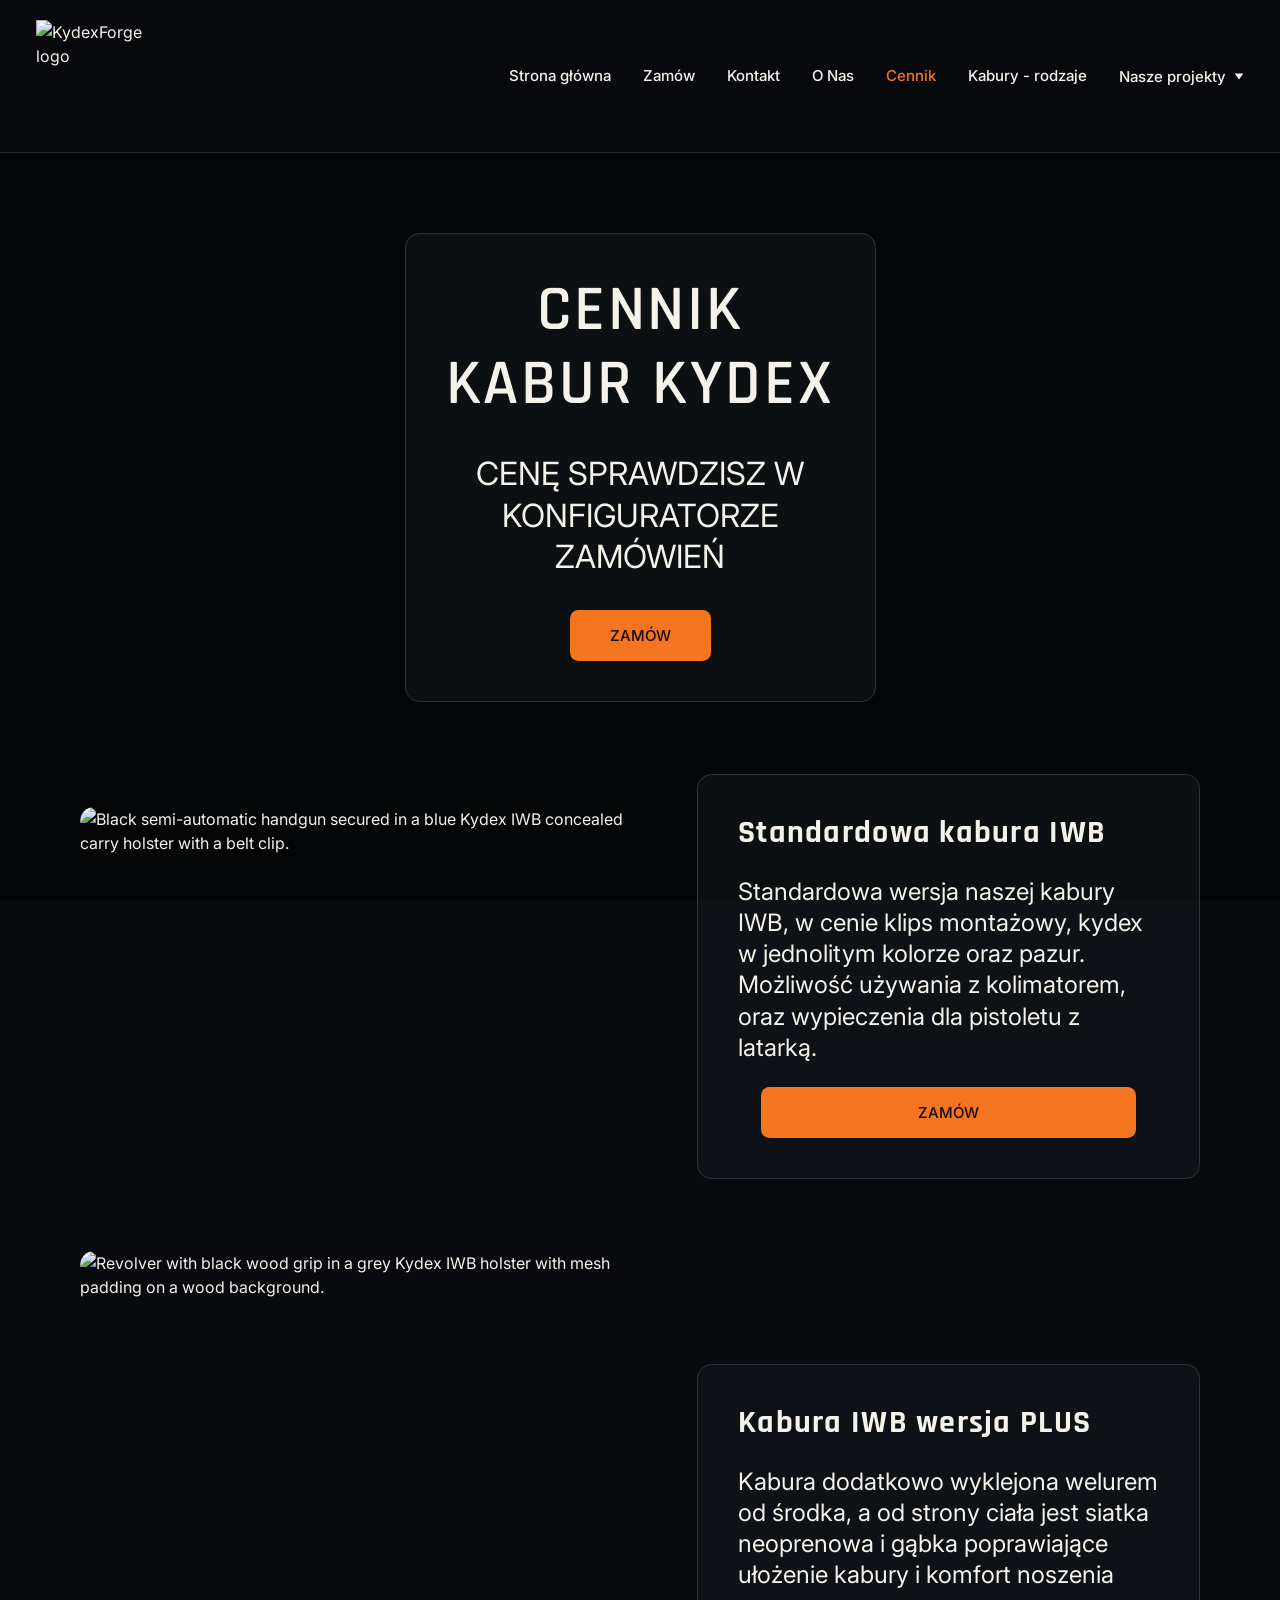
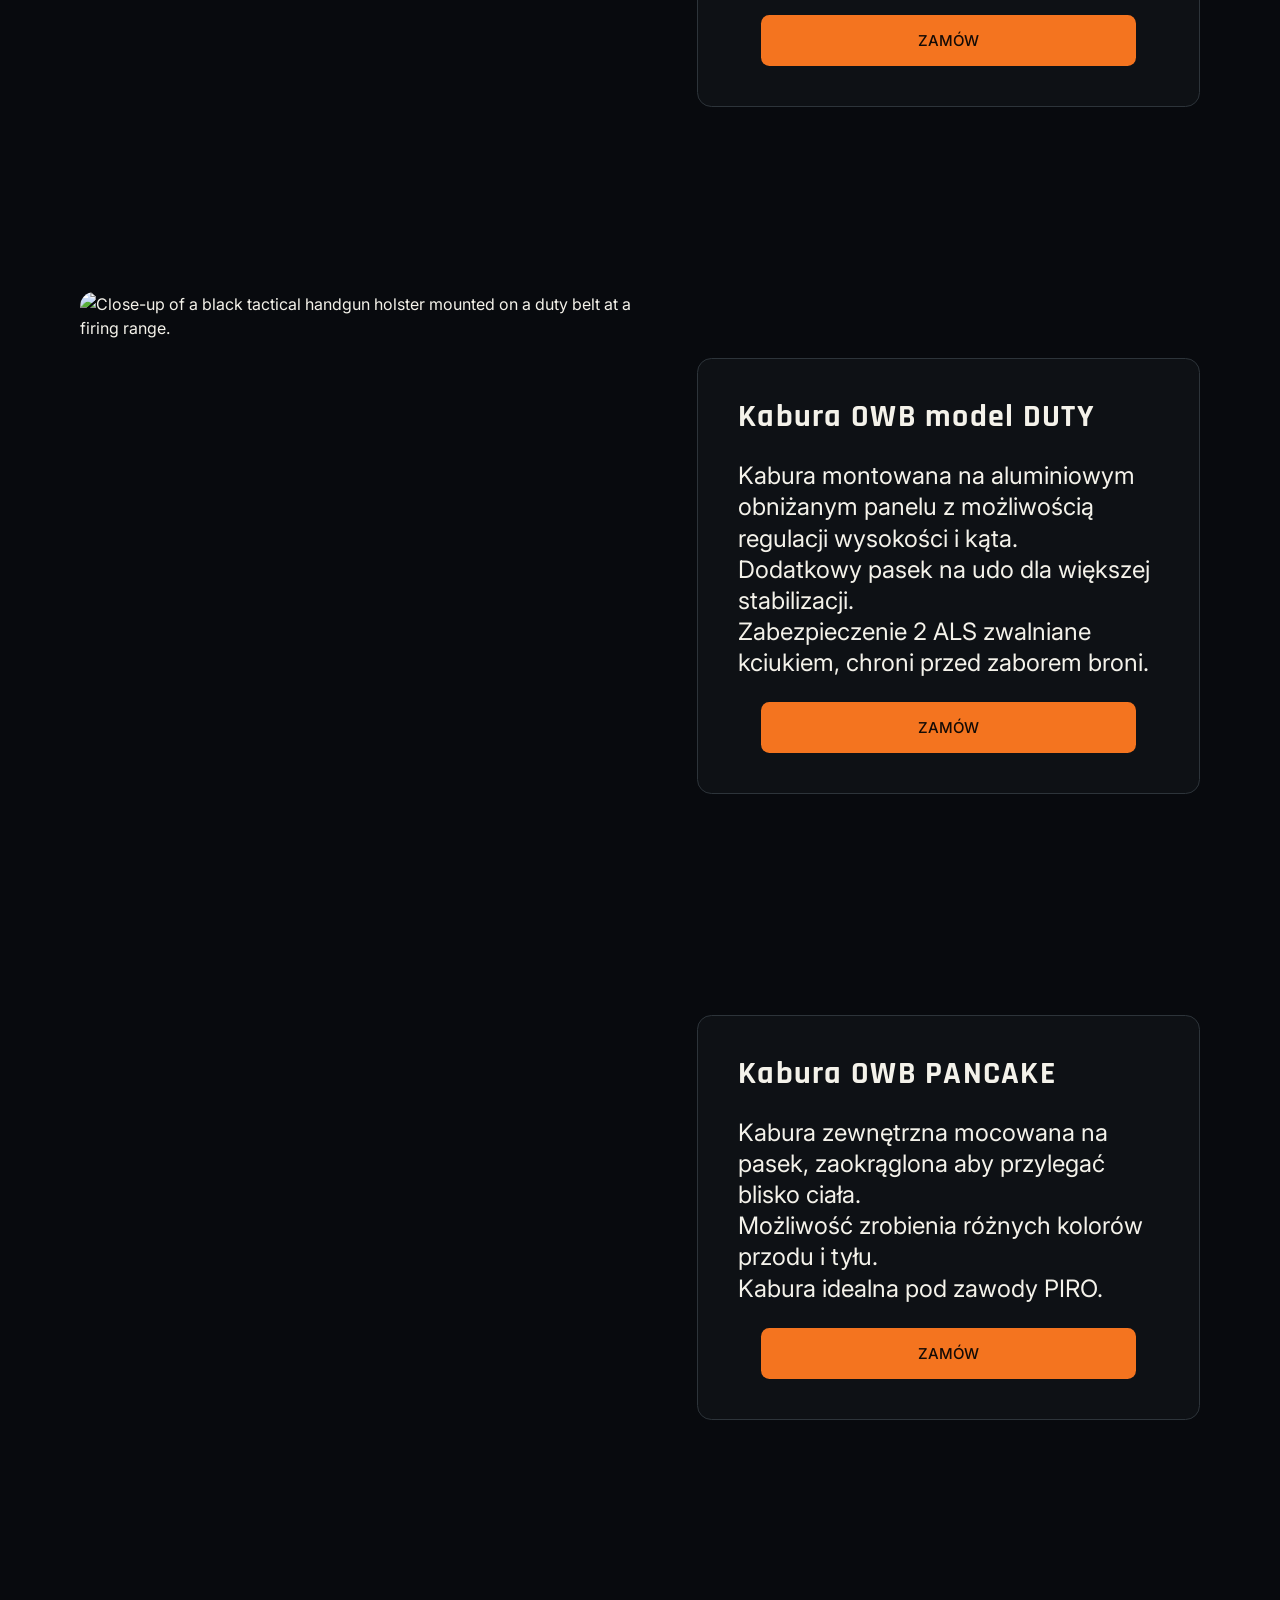
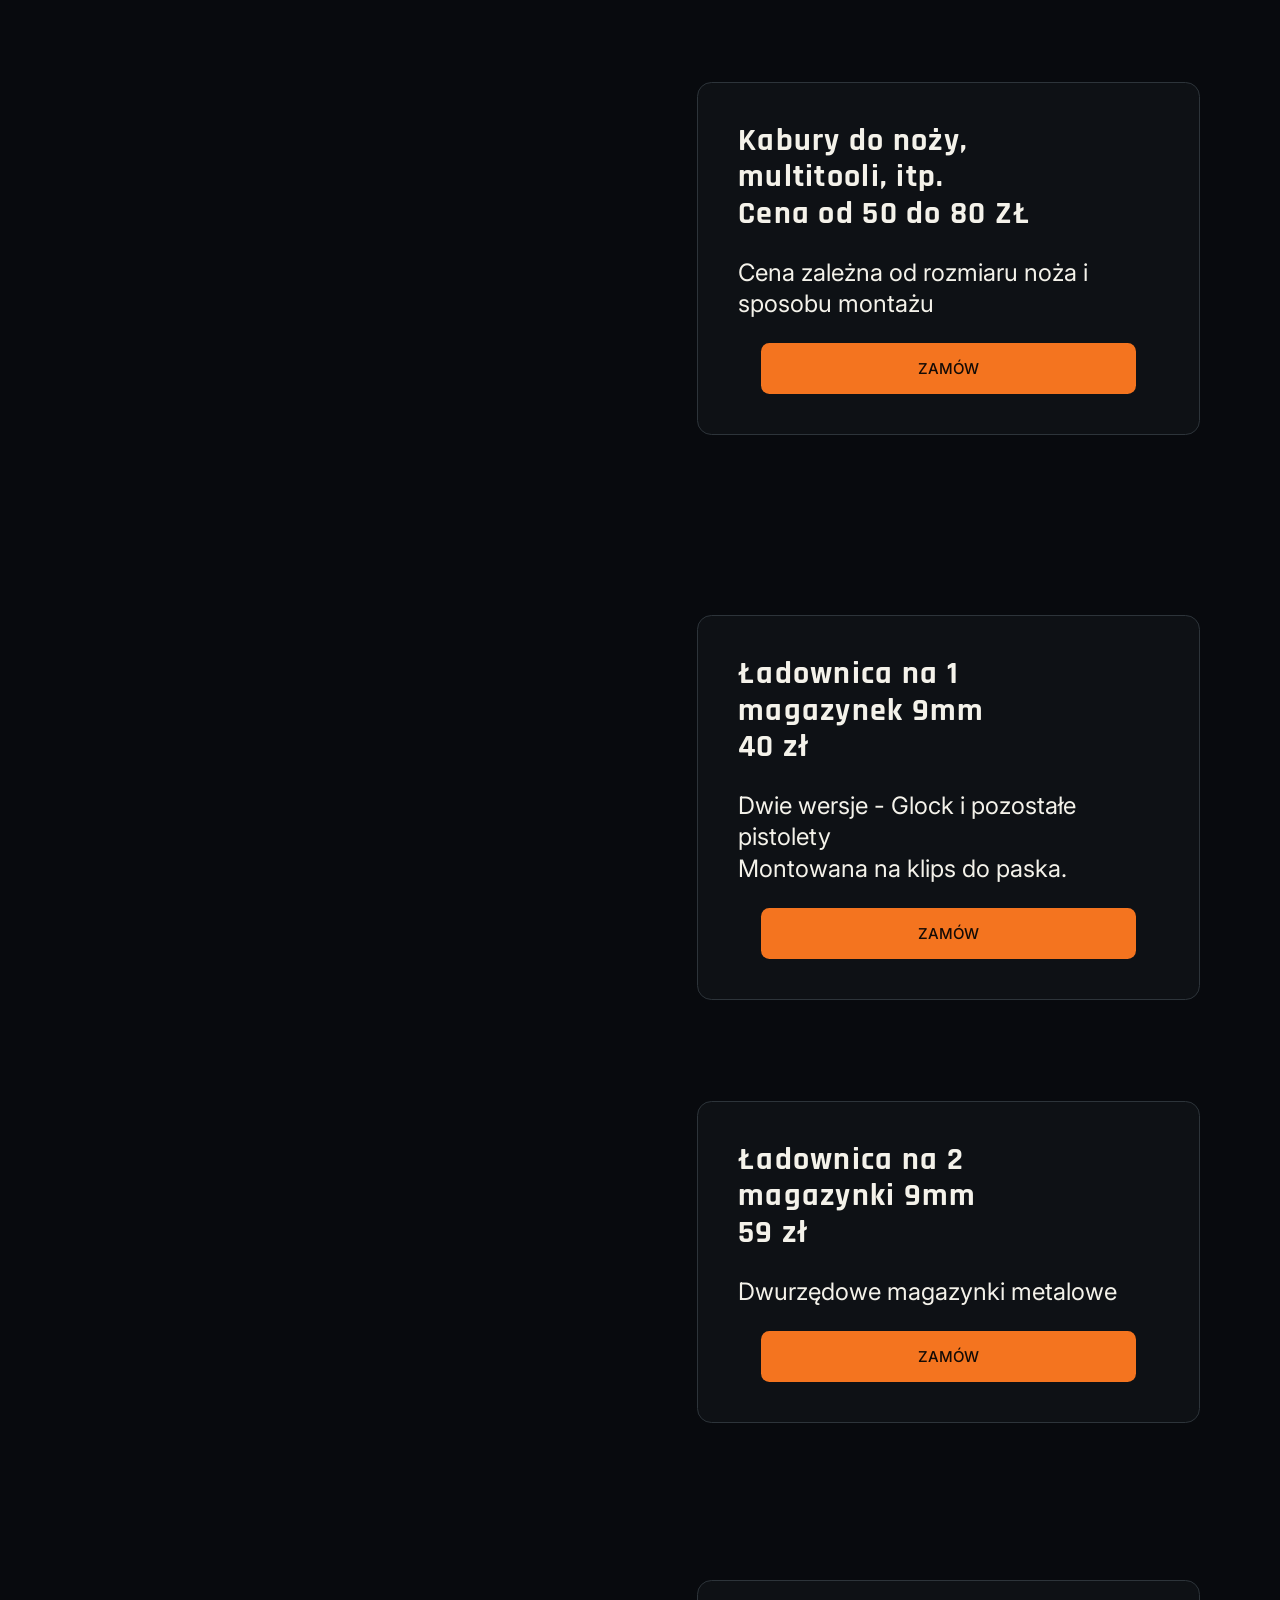
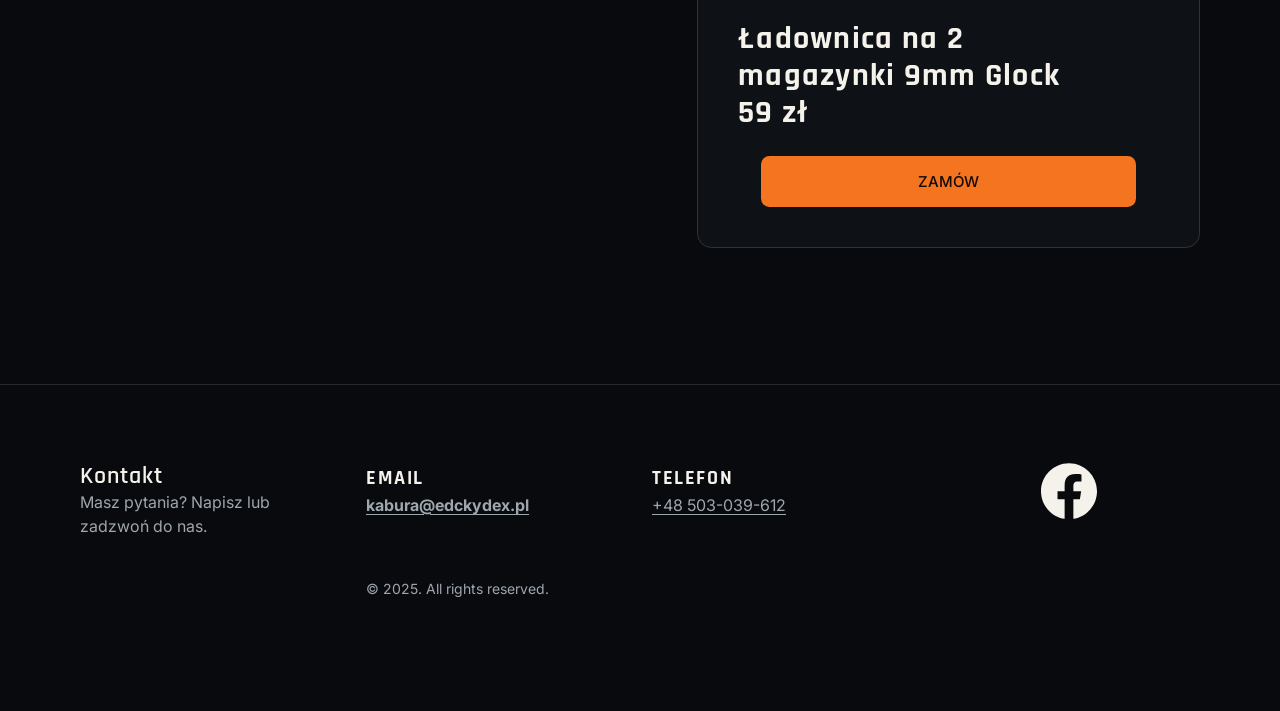
==== commit e70e8a26: "Doklejaj realizacje z panelu do menu i kategorii IWB/OWB. Co-authored-by: Cursor <cursoragent@cursor" ====
--- a/cennik-kabur/index.html
+++ b/cennik-kabur/index.html
@@ -254,5 +254,7 @@
 			<p class="site-footer__copyright">© 2025. All rights reserved.</p>
 		</div>
 	</footer>
+	<script src="/realizations-config.js"></script>
+	<script src="/realizations.js"></script>
 </body>
 </html>
--- a/styles.css
+++ b/styles.css
@@ -712,6 +712,49 @@
 
 	.services__grid {
 		grid-template-columns: repeat(4, 1fr);
+		gap: 0;
+		overflow: hidden;
+		border-radius: var(--radius-image);
+	}
+
+	.service {
+		gap: 0.75rem;
+	}
+
+	.service__image-link {
+		display: block;
+		line-height: 0;
+	}
+
+	.service__image {
+		display: block;
+		border-radius: 0;
+	}
+
+	.service:not(:last-child) .service__title,
+	.service:not(:last-child) .service__text {
+		border-right: 0;
+	}
+
+	.service:not(:first-child) .service__title,
+	.service:not(:first-child) .service__text {
+		border-radius: 0;
+	}
+
+	.service:first-child .service__title {
+		border-radius: var(--radius-md) 0 0 0;
+	}
+
+	.service:first-child .service__text {
+		border-radius: 0 0 0 var(--radius-md);
+	}
+
+	.service:last-child .service__title {
+		border-radius: 0 var(--radius-md) 0 0;
+	}
+
+	.service:last-child .service__text {
+		border-radius: 0 0 var(--radius-md) 0;
 	}
 }
 
@@ -917,7 +960,7 @@
 	background: var(--color-bg) url("https://assets.zyrosite.com/cdn-cgi/image/format=auto,w=1920,fit=crop/MESQBRFYJM4INVUA/3-Yb8fHhlaFEmSm1cT.jpg") center / cover no-repeat;
 }
 
-.project .container {
+.project .container:not(.project__split) {
 	display: flex;
 	flex-direction: column;
 	gap: 1.5rem;
@@ -1055,13 +1098,57 @@
 }
 
 .project__image {
-	width: 100%;
+	display: block;
+	width: 100%;
+	max-width: 22.5rem;
+	max-height: 26rem;
+	height: auto;
+	object-fit: contain;
+	margin-inline: auto;
 	border-radius: 6%;
 }
 
 .project__caption {
 	width: 100%;
 	padding: 1.5rem;
+}
+
+.project__media {
+	display: flex;
+	flex-direction: column;
+	align-items: center;
+	gap: 0.75rem;
+	width: 100%;
+}
+
+.project__thumbs {
+	display: flex;
+	flex-wrap: wrap;
+	justify-content: center;
+	gap: 0.5rem;
+	max-width: 22.5rem;
+}
+
+.project__thumb {
+	width: 3.5rem;
+	height: 3.5rem;
+	padding: 0;
+	border: 2px solid transparent;
+	border-radius: 0.35rem;
+	background: none;
+	cursor: pointer;
+	overflow: hidden;
+}
+
+.project__thumb img {
+	display: block;
+	width: 100%;
+	height: 100%;
+	object-fit: cover;
+}
+
+.project__thumb.is-active {
+	border-color: var(--color-orange);
 }
 
 @media (min-width: 57.5em) {
@@ -1109,7 +1196,7 @@
 		padding-block: 5rem;
 	}
 
-	.project .container {
+	.project .container:not(.project__split) {
 		gap: 2.5rem;
 	}
 
@@ -1166,7 +1253,7 @@
 	}
 
 	.project__split {
-		grid-template-columns: minmax(0, 30rem) minmax(0, 30.8125rem);
+		grid-template-columns: minmax(0, 22.5rem) minmax(0, 30.8125rem);
 		gap: 3rem;
 		justify-content: center;
 	}
